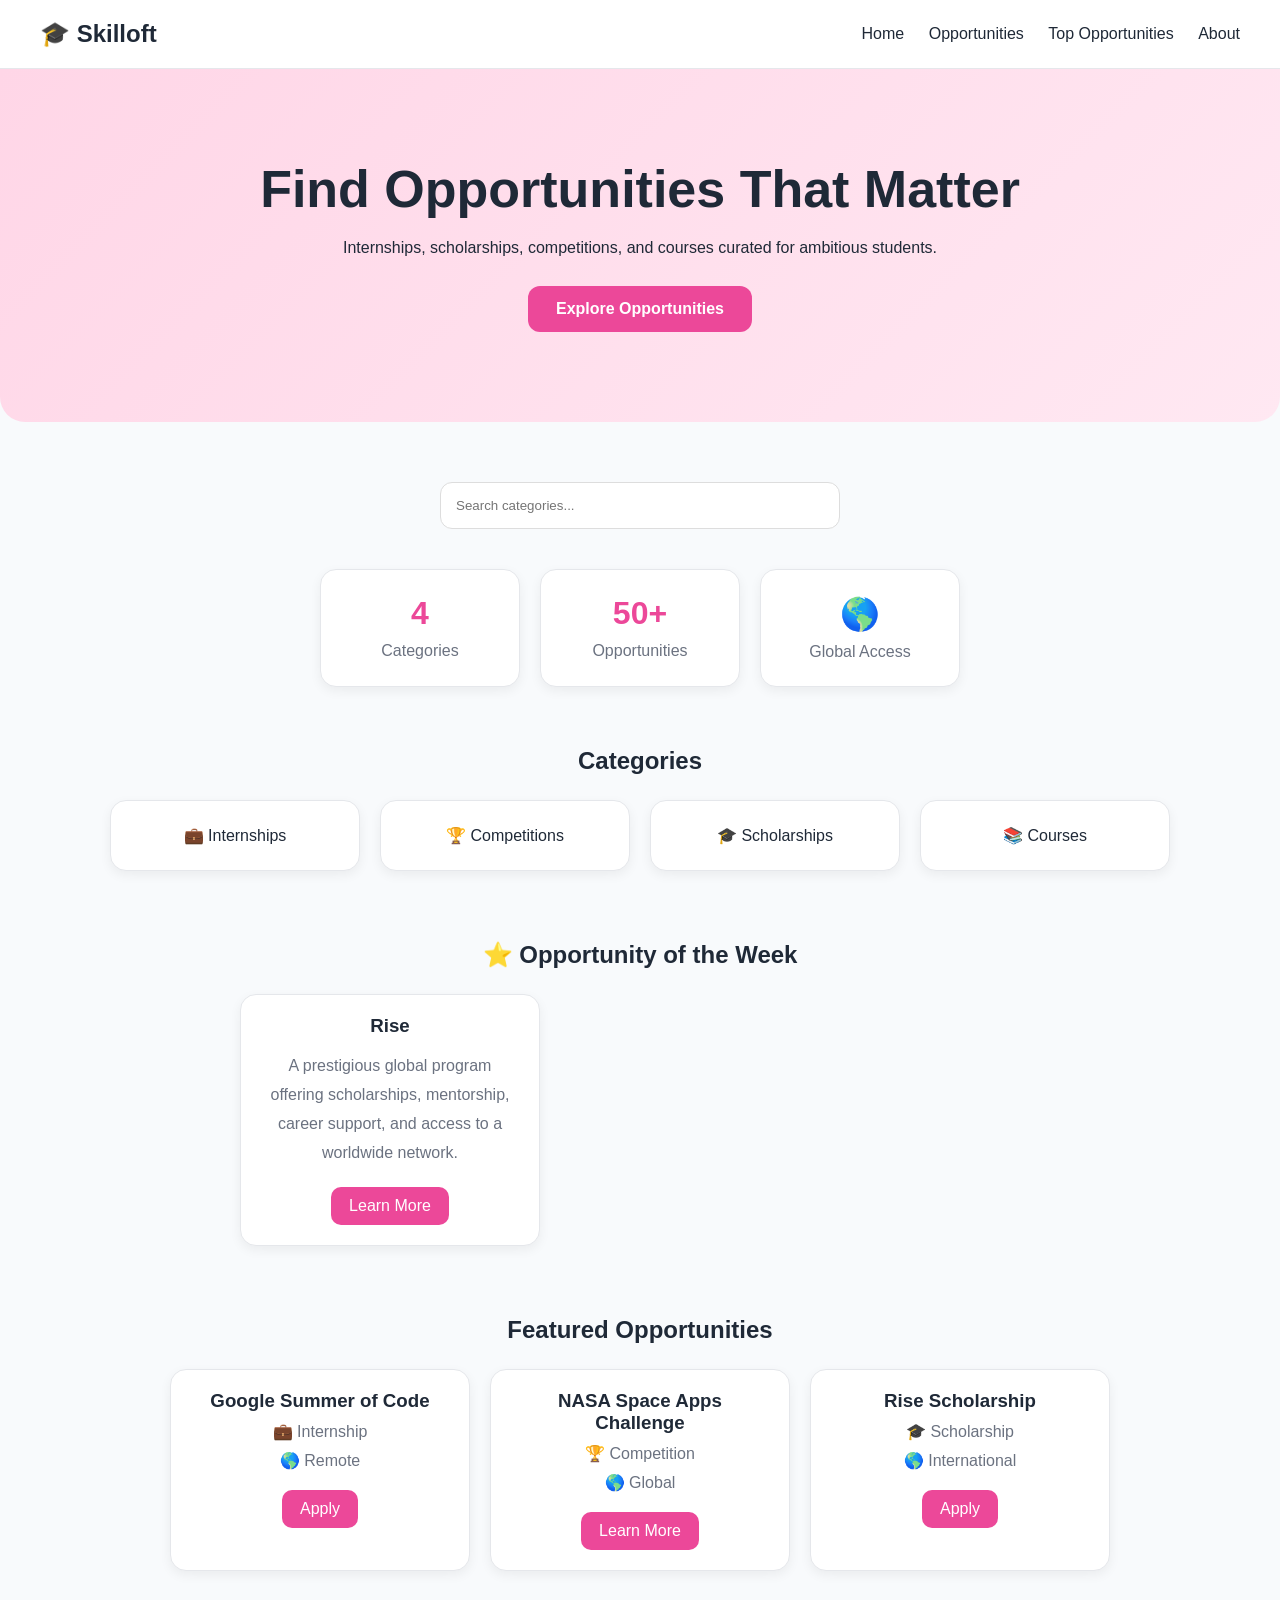
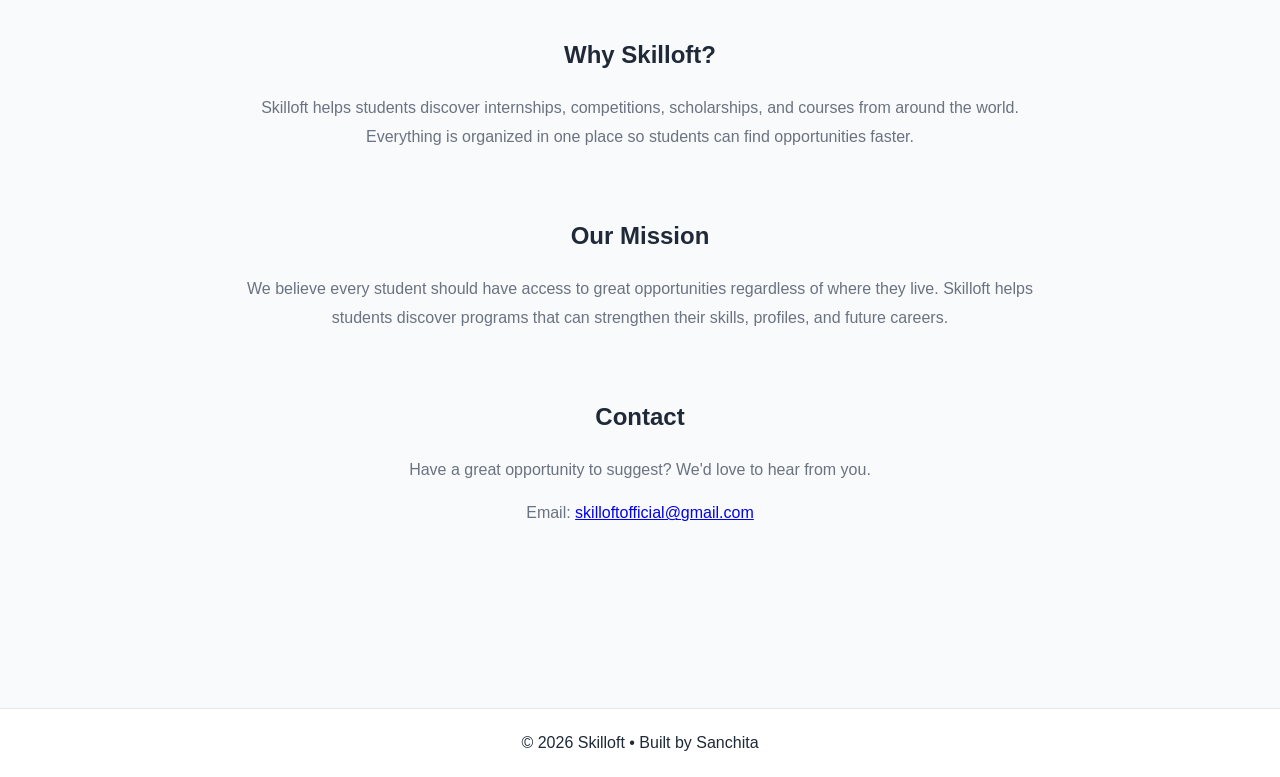
==== index.html @ 093c9f30 "Add files via upload" ====
<!DOCTYPE html>
<html lang="en">

<head>
    <meta charset="UTF-8">
    <meta name="viewport" content="width=device-width, initial-scale=1.0">
    <title>Skilloft</title>

    <link rel="stylesheet" href="style.css">
</head>

<body>

    <nav>

        <div class="logo">
            🎓 Skilloft
        </div>

        <div class="nav-links">
            <a href="index.html">Home</a>
            <a href="opportunities.html">Opportunities</a>
            <a href="top25.html">Top Opportunities</a>
            <a href="about.html">About</a>
        </div>

    </nav>

    <header>

        <h1>Find Opportunities That Matter</h1>

        <p>
            Internships, scholarships, competitions,
            and courses curated for ambitious students.
        </p>

        <a href="opportunities.html" class="cta-btn">
            Explore Opportunities
        </a>

    </header>

    <main>

        <div class="search-section">

            <input
                type="text"
                placeholder="Search categories..."
            >

        </div>

        <div class="stats">

            <div class="stat-box">
                <h3>4</h3>
                <p>Categories</p>
            </div>

            <div class="stat-box">
                <h3>50+</h3>
                <p>Opportunities</p>
            </div>

            <div class="stat-box">
                <h3>🌎</h3>
                <p>Global Access</p>
            </div>

        </div>

        <h2>Categories</h2>

        <div class="cards-container">

            <a href="opportunities.html" class="card">
                💼 Internships
            </a>

            <a href="opportunities.html" class="card">
                🏆 Competitions
            </a>

            <a href="opportunities.html" class="card">
                🎓 Scholarships
            </a>

            <a href="opportunities.html" class="card">
                📚 Courses
            </a>

        </div>

        <section class="about">

            <h2>⭐ Opportunity of the Week</h2>

            <div class="featured-card">

                <h3>Rise</h3>

                <p>
                    A prestigious global program offering
                    scholarships, mentorship, career support,
                    and access to a worldwide network.
                </p>

                <a href="https://www.risefortheworld.org/"
                   target="_blank"
                   class="apply-btn">
                    Learn More
                </a>

            </div>

        </section>

        <h2>Featured Opportunities</h2>

        <div class="featured-container">

            <div class="featured-card">

                <h3>Google Summer of Code</h3>

                <p>💼 Internship</p>

                <p>🌎 Remote</p>

                <a href="https://summerofcode.withgoogle.com/"
                   target="_blank"
                   class="apply-btn">
                    Apply
                </a>

            </div>

            <div class="featured-card">

                <h3>NASA Space Apps Challenge</h3>

                <p>🏆 Competition</p>

                <p>🌎 Global</p>

                <a href="https://www.spaceappschallenge.org/"
                   target="_blank"
                   class="apply-btn">
                    Learn More
                </a>

            </div>

            <div class="featured-card">

                <h3>Rise Scholarship</h3>

                <p>🎓 Scholarship</p>

                <p>🌎 International</p>

                <a href="https://www.risefortheworld.org/"
                   target="_blank"
                   class="apply-btn">
                    Apply
                </a>

            </div>

        </div>

        <section class="about">

            <h2>Why Skilloft?</h2>

            <p>
                Skilloft helps students discover internships,
                competitions, scholarships, and courses from
                around the world. Everything is organized in one
                place so students can find opportunities faster.
            </p>

        </section>

        <section class="about">

            <h2>Our Mission</h2>

            <p>
                We believe every student should have access
                to great opportunities regardless of where
                they live. Skilloft helps students discover
                programs that can strengthen their skills,
                profiles, and future careers.
            </p>

        </section>

        <section class="about">

            <h2>Contact</h2>

            <p>
                Have a great opportunity to suggest?
                We'd love to hear from you.
            </p>

            <p>
                Email:
                <a href="mailto:skilloftofficial@gmail.com">
                    skilloftofficial@gmail.com
                </a>
            </p>

        </section>

    </main>

    <footer>

        <p>
            © 2026 Skilloft • Built by Sanchita
        </p>

    </footer>

</body>

</html>
---- style.css ----
*{
    margin:0;
    padding:0;
    box-sizing:border-box;
}

body{
    font-family:Arial, sans-serif;
    background:#f8fafc;
    color:#1f2937;
}

/* NAVIGATION */

nav{
    background:white;
    padding:20px 40px;
    display:flex;
    justify-content:space-between;
    align-items:center;
    border-bottom:1px solid #e5e7eb;
    position:sticky;
    top:0;
    z-index:100;
}

.logo{
    font-size:24px;
    font-weight:bold;
}

.nav-links a{
    text-decoration:none;
    color:#1f2937;
    margin-left:20px;
    font-weight:500;
}

.nav-links a:hover{
    color:#ec4899;
}

/* HERO */

header{
    background:linear-gradient(
        135deg,
        #ffd6e7,
        #ffe8f2
    );
    text-align:center;
    padding:90px 20px;
    border-bottom-left-radius:25px;
    border-bottom-right-radius:25px;
}

header h1{
    font-size:52px;
    margin-bottom:15px;
}

header p{
    max-width:650px;
    margin:auto;
    margin-bottom:25px;
    line-height:1.7;
}

.cta-btn{
    display:inline-block;
    background:#ec4899;
    color:white;
    text-decoration:none;
    padding:14px 28px;
    border-radius:12px;
    font-weight:bold;
    transition:.3s;
}

.cta-btn:hover{
    transform:translateY(-3px);
}

/* MAIN */

main{
    padding:60px 20px;
    text-align:center;
}

h2{
    margin-top:60px;
    margin-bottom:25px;
}

/* SEARCH */

.search-section{
    margin-bottom:40px;
}

.search-section input{
    width:400px;
    max-width:90%;
    padding:15px;
    border-radius:12px;
    border:1px solid #ddd;
    outline:none;
}

/* STATS */

.stats{
    display:flex;
    justify-content:center;
    gap:20px;
    flex-wrap:wrap;
    margin-bottom:60px;
}

.stat-box{
    background:white;
    width:200px;
    padding:25px;
    border-radius:16px;
    border:1px solid #e5e7eb;
    box-shadow:0 4px 12px rgba(0,0,0,.06);
}

.stat-box h3{
    font-size:32px;
    color:#ec4899;
    margin-bottom:10px;
}

.stat-box p{
    color:#6b7280;
}

/* CATEGORY CARDS */

.cards-container{
    display:flex;
    flex-wrap:wrap;
    justify-content:center;
    gap:20px;
}

.card{
    width:250px;
    background:white;
    padding:25px;
    border-radius:16px;
    text-decoration:none;
    color:#1f2937;
    border:1px solid #e5e7eb;
    box-shadow:0 4px 12px rgba(0,0,0,.06);
    transition:.3s;
}

.card:hover{
    background:#fff1f6;
    transform:translateY(-6px);
}

/* FEATURED OPPORTUNITIES */

.featured-container{
    display:flex;
    flex-wrap:wrap;
    justify-content:center;
    gap:20px;
    margin-bottom:40px;
}

.featured-card{
    width:300px;
    background:white;
    padding:20px;
    border-radius:16px;
    border:1px solid #e5e7eb;
    box-shadow:0 4px 12px rgba(0,0,0,.06);
    transition:.3s;
}

.featured-card:hover{
    transform:translateY(-6px);
}

.featured-card h3{
    margin-bottom:10px;
}

.featured-card p{
    margin-bottom:10px;
    color:#6b7280;
}

/* BUTTONS */

.apply-btn{
    display:inline-block;
    background:#ec4899;
    color:white;
    text-decoration:none;
    padding:10px 18px;
    border-radius:10px;
    margin-top:10px;
    transition:.3s;
}

.apply-btn:hover{
    opacity:.9;
}

/* TAGS */

.tags{
    margin:10px 0;
}

.tags span{
    background:#ffe4ef;
    color:#ec4899;
    padding:5px 10px;
    border-radius:20px;
    font-size:12px;
    margin:3px;
    display:inline-block;
}

/* ABOUT SECTION */

.about{
    max-width:800px;
    margin:70px auto;
    text-align:center;
}

.about p{
    color:#6b7280;
    line-height:1.8;
    margin-top:15px;
}

/* FOOTER */

footer{
    text-align:center;
    padding:25px;
    background:white;
    border-top:1px solid #e5e7eb;
    margin-top:50px;
}

/* MOBILE */

@media(max-width:768px){

    nav{
        flex-direction:column;
        gap:15px;
    }

    header h1{
        font-size:36px;
    }

    .nav-links{
        display:flex;
        flex-wrap:wrap;
        justify-content:center;
    }

    .cards-container,
    .featured-container,
    .stats{
        flex-direction:column;
        align-items:center;
    }

    .card,
    .featured-card,
    .stat-box{
        width:90%;
    }
}
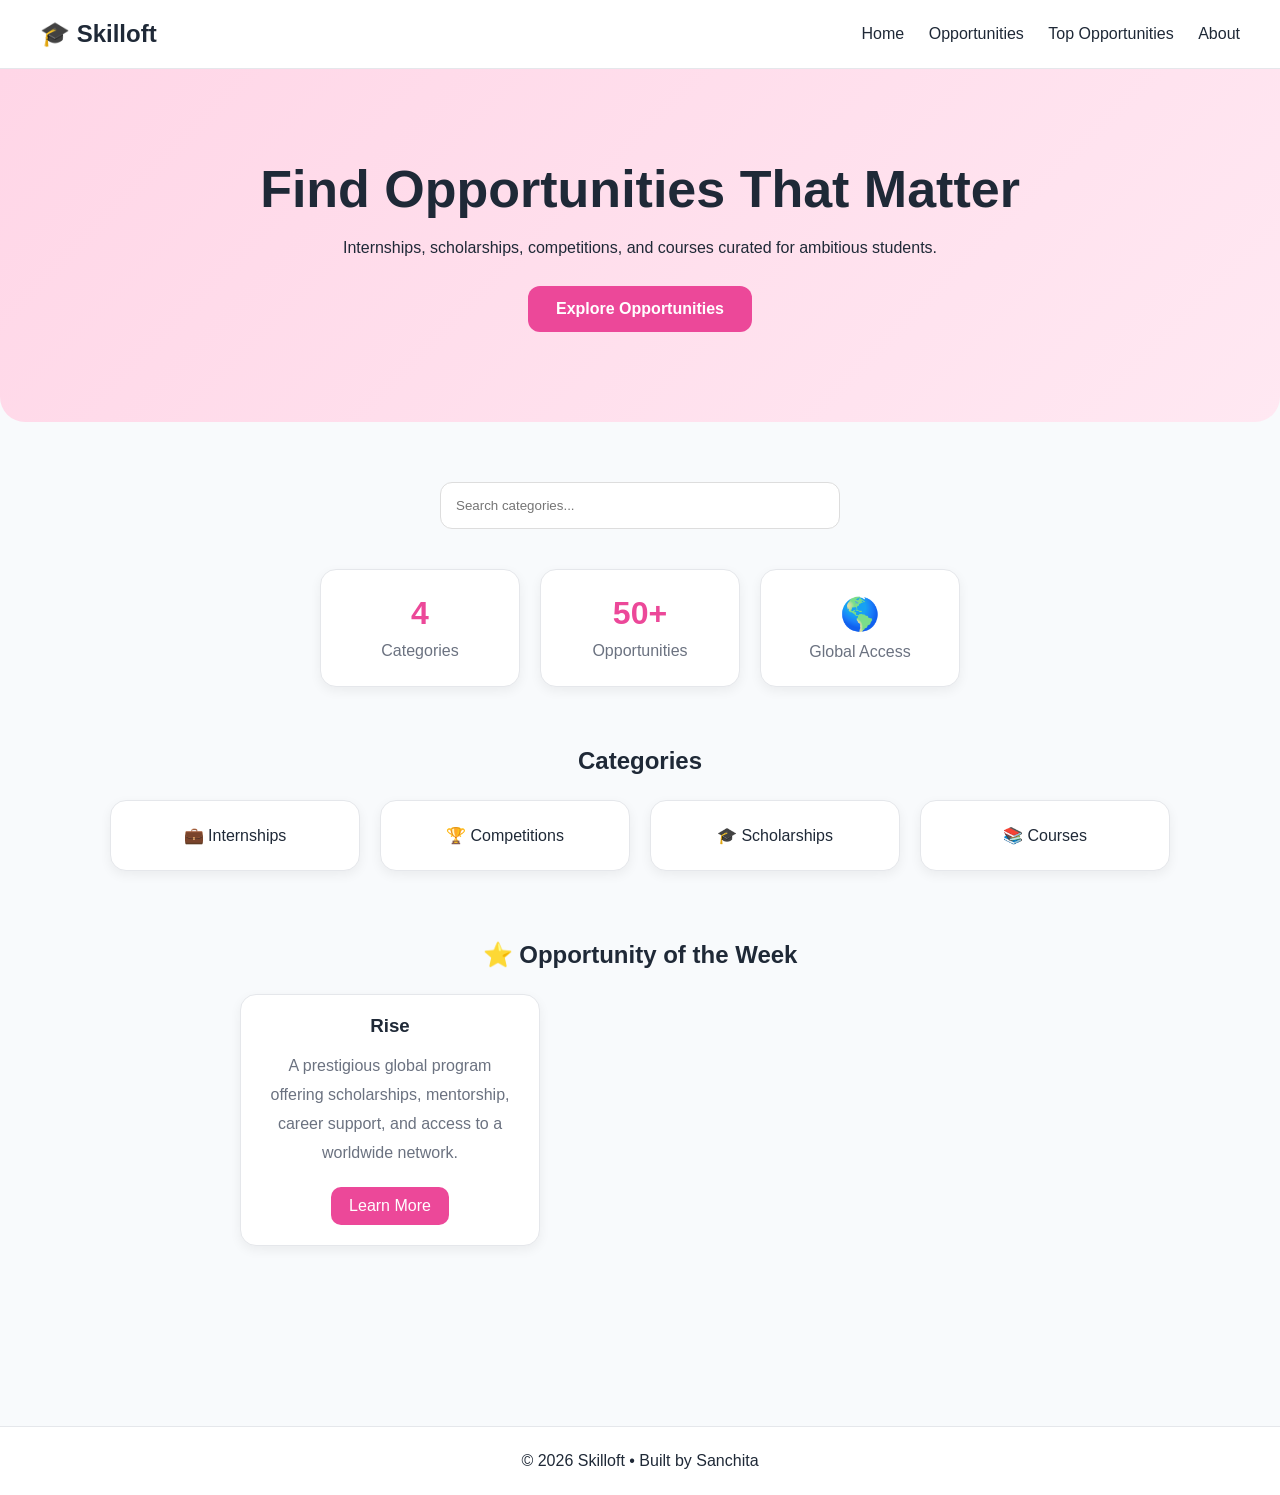
==== commit 280c4a13: "Add files via upload" ====
--- a/index.html
+++ b/index.html
@@ -4,228 +4,142 @@
 <head>
     <meta charset="UTF-8">
     <meta name="viewport" content="width=device-width, initial-scale=1.0">
+
     <title>Skilloft</title>
 
     <link rel="stylesheet" href="style.css">
+
+    <!-- Google Analytics -->
+    <script async src="https://www.googletagmanager.com/gtag/js?id=G-XXXXXXXXXX"></script>
+    <script>
+        window.dataLayer = window.dataLayer || [];
+        function gtag(){dataLayer.push(arguments);}
+        gtag('js', new Date());
+
+        gtag('config', 'G-EN77DQG0DG');
+    </script>
+
 </head>
 
 <body>
 
-    <nav>
+<nav>
 
-        <div class="logo">
-            🎓 Skilloft
+    <div class="logo">
+        🎓 Skilloft
+    </div>
+
+    <div class="nav-links">
+        <a href="index.html">Home</a>
+        <a href="opportunities.html">Opportunities</a>
+        <a href="top25.html">Top Opportunities</a>
+        <a href="about.html">About</a>
+    </div>
+
+</nav>
+
+<header>
+
+    <h1>Find Opportunities That Matter</h1>
+
+    <p>
+        Internships, scholarships, competitions,
+        and courses curated for ambitious students.
+    </p>
+
+    <a href="opportunities.html" class="cta-btn">
+        Explore Opportunities
+    </a>
+
+</header>
+
+<main>
+
+    <div class="search-section">
+
+        <input
+            type="text"
+            placeholder="Search categories..."
+        >
+
+    </div>
+
+    <div class="stats">
+
+        <div class="stat-box">
+            <h3>4</h3>
+            <p>Categories</p>
         </div>
 
-        <div class="nav-links">
-            <a href="index.html">Home</a>
-            <a href="opportunities.html">Opportunities</a>
-            <a href="top25.html">Top Opportunities</a>
-            <a href="about.html">About</a>
+        <div class="stat-box">
+            <h3>50+</h3>
+            <p>Opportunities</p>
         </div>
 
-    </nav>
+        <div class="stat-box">
+            <h3>🌎</h3>
+            <p>Global Access</p>
+        </div>
 
-    <header>
+    </div>
 
-        <h1>Find Opportunities That Matter</h1>
+    <h2>Categories</h2>
 
-        <p>
-            Internships, scholarships, competitions,
-            and courses curated for ambitious students.
-        </p>
+    <div class="cards-container">
 
-        <a href="opportunities.html" class="cta-btn">
-            Explore Opportunities
+        <a href="opportunities.html" class="card">
+            💼 Internships
         </a>
 
-    </header>
+        <a href="opportunities.html" class="card">
+            🏆 Competitions
+        </a>
 
-    <main>
+        <a href="opportunities.html" class="card">
+            🎓 Scholarships
+        </a>
 
-        <div class="search-section">
+        <a href="opportunities.html" class="card">
+            📚 Courses
+        </a>
 
-            <input
-                type="text"
-                placeholder="Search categories..."
-            >
+    </div>
 
-        </div>
+    <section class="about">
 
-        <div class="stats">
+        <h2>⭐ Opportunity of the Week</h2>
 
-            <div class="stat-box">
-                <h3>4</h3>
-                <p>Categories</p>
-            </div>
+        <div class="featured-card">
 
-            <div class="stat-box">
-                <h3>50+</h3>
-                <p>Opportunities</p>
-            </div>
+            <h3>Rise</h3>
 
-            <div class="stat-box">
-                <h3>🌎</h3>
-                <p>Global Access</p>
-            </div>
+            <p>
+                A prestigious global program offering
+                scholarships, mentorship, career support,
+                and access to a worldwide network.
+            </p>
 
-        </div>
-
-        <h2>Categories</h2>
-
-        <div class="cards-container">
-
-            <a href="opportunities.html" class="card">
-                💼 Internships
-            </a>
-
-            <a href="opportunities.html" class="card">
-                🏆 Competitions
-            </a>
-
-            <a href="opportunities.html" class="card">
-                🎓 Scholarships
-            </a>
-
-            <a href="opportunities.html" class="card">
-                📚 Courses
+            <a href="https://www.risefortheworld.org/"
+               target="_blank"
+               class="apply-btn">
+                Learn More
             </a>
 
         </div>
 
-        <section class="about">
+    </section>
 
-            <h2>⭐ Opportunity of the Week</h2>
+</main>
 
-            <div class="featured-card">
+<footer>
 
-                <h3>Rise</h3>
+    <p>
+        © 2026 Skilloft • Built by Sanchita
+    </p>
 
-                <p>
-                    A prestigious global program offering
-                    scholarships, mentorship, career support,
-                    and access to a worldwide network.
-                </p>
+</footer>
 
-                <a href="https://www.risefortheworld.org/"
-                   target="_blank"
-                   class="apply-btn">
-                    Learn More
-                </a>
-
-            </div>
-
-        </section>
-
-        <h2>Featured Opportunities</h2>
-
-        <div class="featured-container">
-
-            <div class="featured-card">
-
-                <h3>Google Summer of Code</h3>
-
-                <p>💼 Internship</p>
-
-                <p>🌎 Remote</p>
-
-                <a href="https://summerofcode.withgoogle.com/"
-                   target="_blank"
-                   class="apply-btn">
-                    Apply
-                </a>
-
-            </div>
-
-            <div class="featured-card">
-
-                <h3>NASA Space Apps Challenge</h3>
-
-                <p>🏆 Competition</p>
-
-                <p>🌎 Global</p>
-
-                <a href="https://www.spaceappschallenge.org/"
-                   target="_blank"
-                   class="apply-btn">
-                    Learn More
-                </a>
-
-            </div>
-
-            <div class="featured-card">
-
-                <h3>Rise Scholarship</h3>
-
-                <p>🎓 Scholarship</p>
-
-                <p>🌎 International</p>
-
-                <a href="https://www.risefortheworld.org/"
-                   target="_blank"
-                   class="apply-btn">
-                    Apply
-                </a>
-
-            </div>
-
-        </div>
-
-        <section class="about">
-
-            <h2>Why Skilloft?</h2>
-
-            <p>
-                Skilloft helps students discover internships,
-                competitions, scholarships, and courses from
-                around the world. Everything is organized in one
-                place so students can find opportunities faster.
-            </p>
-
-        </section>
-
-        <section class="about">
-
-            <h2>Our Mission</h2>
-
-            <p>
-                We believe every student should have access
-                to great opportunities regardless of where
-                they live. Skilloft helps students discover
-                programs that can strengthen their skills,
-                profiles, and future careers.
-            </p>
-
-        </section>
-
-        <section class="about">
-
-            <h2>Contact</h2>
-
-            <p>
-                Have a great opportunity to suggest?
-                We'd love to hear from you.
-            </p>
-
-            <p>
-                Email:
-                <a href="mailto:skilloftofficial@gmail.com">
-                    skilloftofficial@gmail.com
-                </a>
-            </p>
-
-        </section>
-
-    </main>
-
-    <footer>
-
-        <p>
-            © 2026 Skilloft • Built by Sanchita
-        </p>
-
-    </footer>
+<script src="script.js"></script>
 
 </body>
-
 </html>
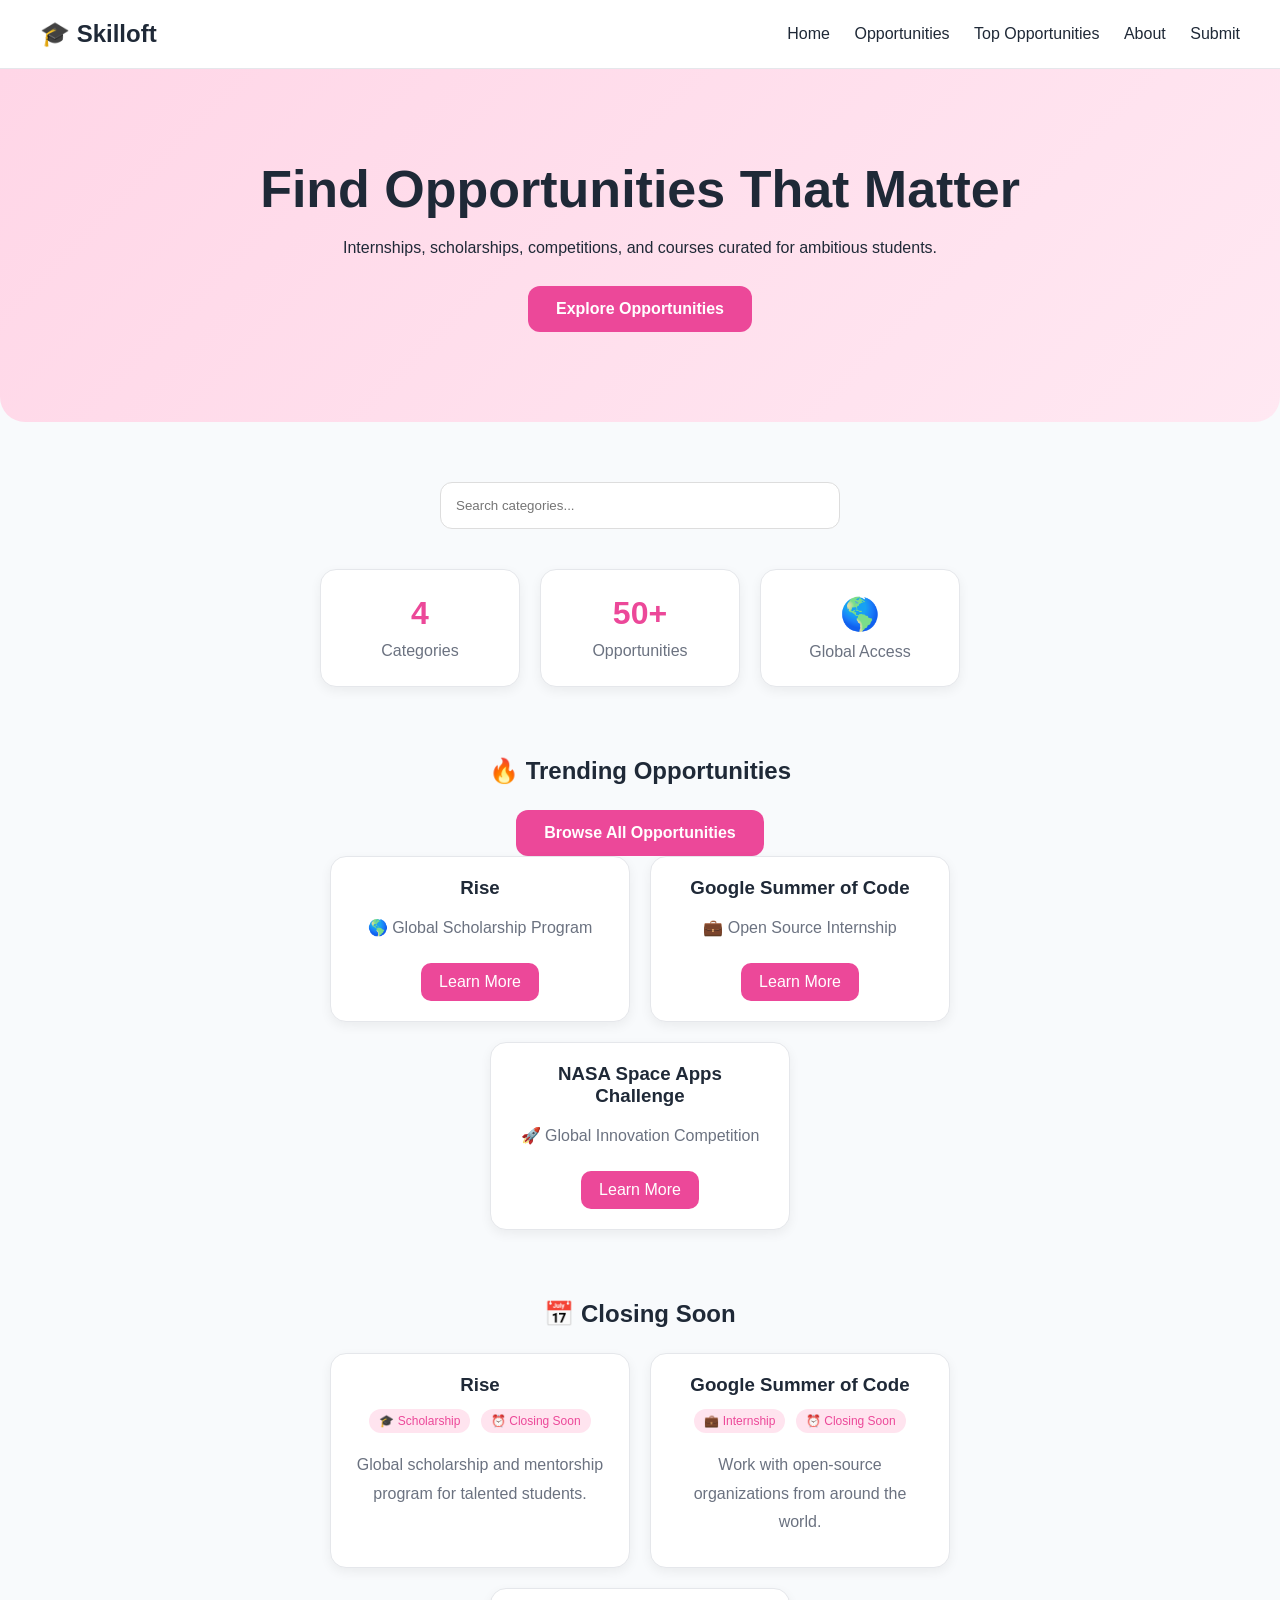
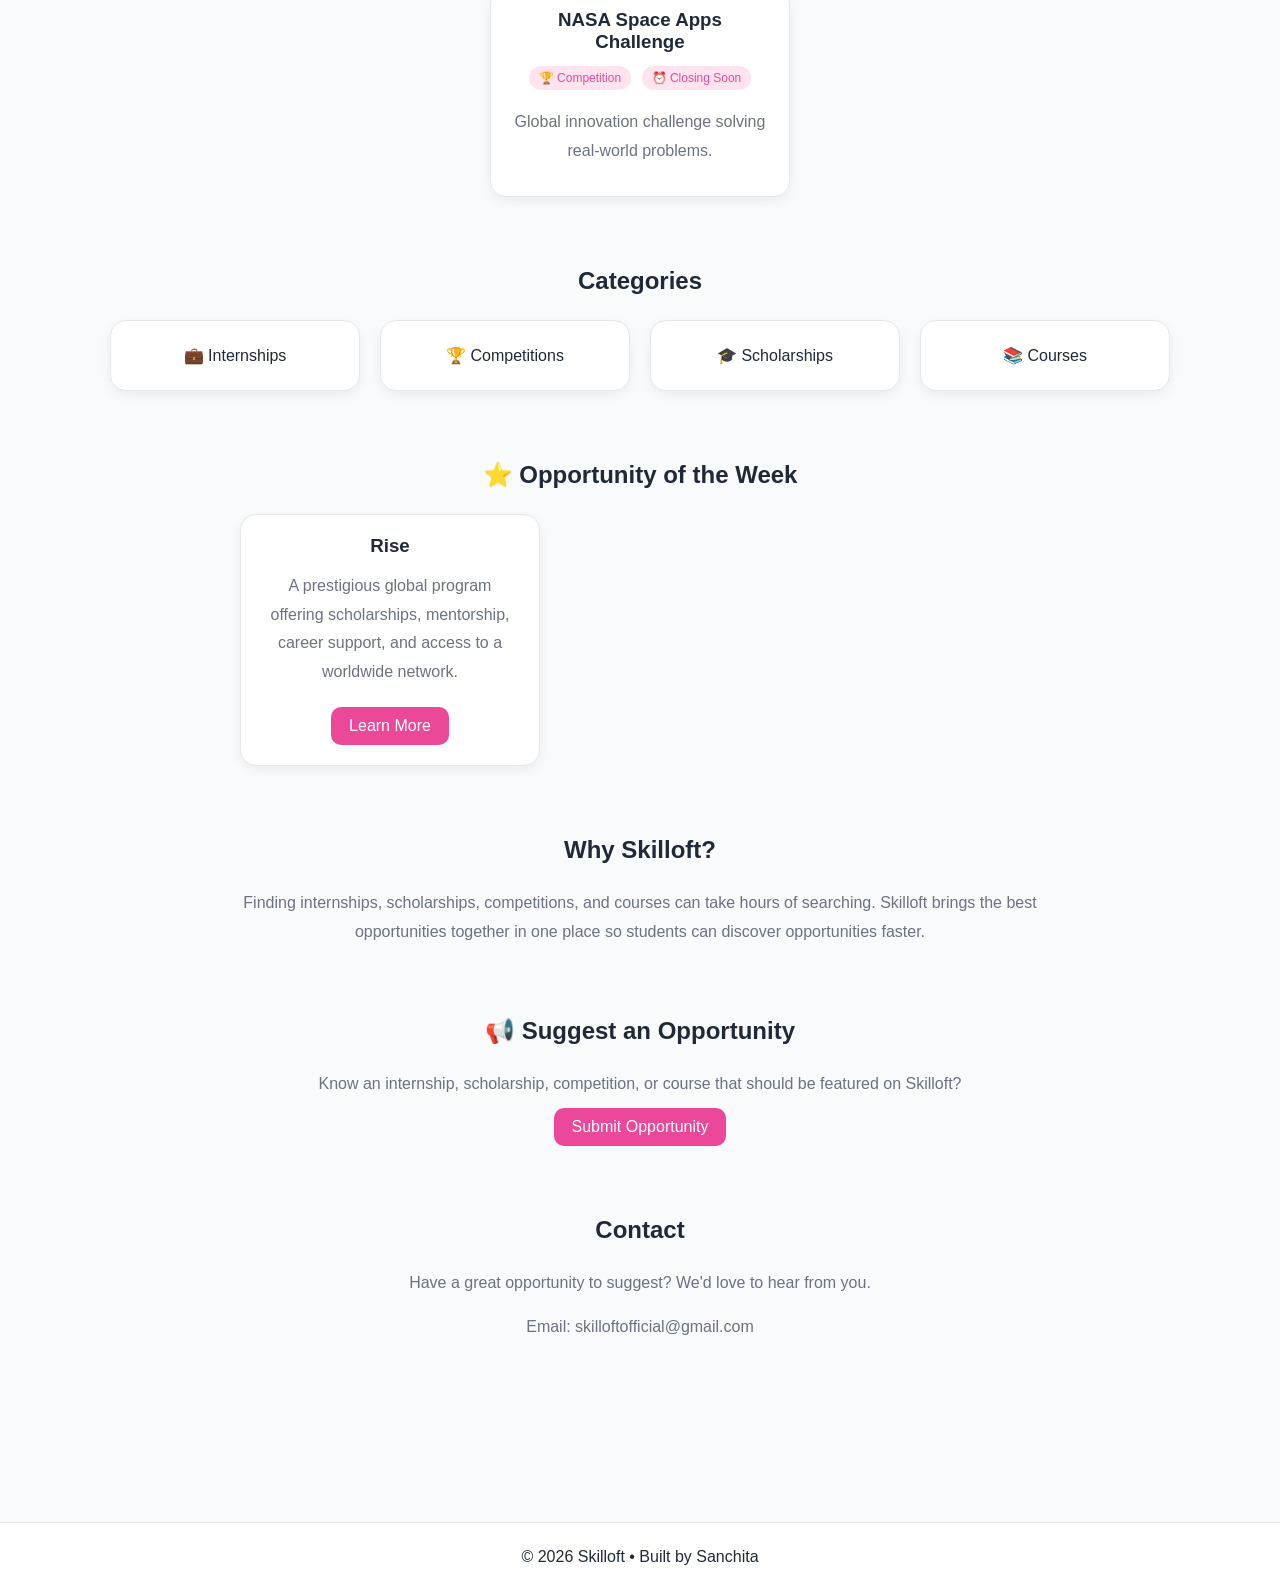
==== commit 1c51e36c: "Add files via upload" ====
--- a/index.html
+++ b/index.html
@@ -2,6 +2,7 @@
 <html lang="en">
 
 <head>
+
     <meta charset="UTF-8">
     <meta name="viewport" content="width=device-width, initial-scale=1.0">
 
@@ -10,7 +11,7 @@
     <link rel="stylesheet" href="style.css">
 
     <!-- Google Analytics -->
-    <script async src="https://www.googletagmanager.com/gtag/js?id=G-XXXXXXXXXX"></script>
+    <script async src="https://www.googletagmanager.com/gtag/js?id=G-EN77DQG0DG"></script>
     <script>
         window.dataLayer = window.dataLayer || [];
         function gtag(){dataLayer.push(arguments);}
@@ -34,6 +35,7 @@
         <a href="opportunities.html">Opportunities</a>
         <a href="top25.html">Top Opportunities</a>
         <a href="about.html">About</a>
+        <a href="submit.html">Submit</a>
     </div>
 
 </nav>
@@ -82,6 +84,119 @@
         </div>
 
     </div>
+
+    <section class="about">
+
+        <h2>🔥 Trending Opportunities</h2>
+<a href="opportunities.html" class="cta-btn">
+    Browse All Opportunities
+</a>
+
+        <div class="featured-container">
+
+            <div class="featured-card">
+
+                <h3>Rise</h3>
+
+                <p>🌎 Global Scholarship Program</p>
+
+                <a href="https://www.risefortheworld.org/"
+                   target="_blank"
+                   class="apply-btn">
+                    Learn More
+                </a>
+
+            </div>
+
+            <div class="featured-card">
+
+                <h3>Google Summer of Code</h3>
+
+                <p>💼 Open Source Internship</p>
+
+                <a href="https://summerofcode.withgoogle.com/"
+                   target="_blank"
+                   class="apply-btn">
+                    Learn More
+                </a>
+
+            </div>
+
+            <div class="featured-card">
+
+                <h3>NASA Space Apps Challenge</h3>
+
+                <p>🚀 Global Innovation Competition</p>
+
+                <a href="https://www.spaceappschallenge.org/"
+                   target="_blank"
+                   class="apply-btn">
+                    Learn More
+                </a>
+
+            </div>
+
+        </div>
+
+    </section>
+
+    <section class="about">
+
+        <h2>📅 Closing Soon</h2>
+
+        <div class="featured-container">
+
+            <div class="featured-card">
+
+                <h3>Rise</h3>
+
+                <div class="tags">
+                    <span>🎓 Scholarship</span>
+                    <span>⏰ Closing Soon</span>
+                </div>
+
+                <p>
+                    Global scholarship and mentorship
+                    program for talented students.
+                </p>
+
+            </div>
+
+            <div class="featured-card">
+
+                <h3>Google Summer of Code</h3>
+
+                <div class="tags">
+                    <span>💼 Internship</span>
+                    <span>⏰ Closing Soon</span>
+                </div>
+
+                <p>
+                    Work with open-source organizations
+                    from around the world.
+                </p>
+
+            </div>
+
+            <div class="featured-card">
+
+                <h3>NASA Space Apps Challenge</h3>
+
+                <div class="tags">
+                    <span>🏆 Competition</span>
+                    <span>⏰ Closing Soon</span>
+                </div>
+
+                <p>
+                    Global innovation challenge solving
+                    real-world problems.
+                </p>
+
+            </div>
+
+        </div>
+
+    </section>
 
     <h2>Categories</h2>
 
@@ -128,6 +243,52 @@
         </div>
 
     </section>
+<section class="about">
+
+    <h2>Why Skilloft?</h2>
+
+    <p>
+        Finding internships, scholarships,
+        competitions, and courses can take
+        hours of searching. Skilloft brings
+        the best opportunities together in
+        one place so students can discover
+        opportunities faster.
+    </p>
+
+</section>
+
+<section class="about">
+
+    <h2>📢 Suggest an Opportunity</h2>
+
+    <p>
+        Know an internship, scholarship,
+        competition, or course that should
+        be featured on Skilloft?
+    </p>
+
+    <a href="YOUR_GOOGLE_FORM_LINK"
+       target="_blank"
+       class="apply-btn">
+        Submit Opportunity
+    </a>
+
+</section>
+    <section class="about">
+
+        <h2>Contact</h2>
+
+        <p>
+            Have a great opportunity to suggest?
+            We'd love to hear from you.
+        </p>
+
+        <p>
+            Email: skilloftofficial@gmail.com
+        </p>
+
+    </section>
 
 </main>
 
--- a/style.css
+++ b/style.css
@@ -285,5 +285,24 @@
         width:90%;
     }
 }
-
-
+.filter-buttons {
+    display: flex;
+    justify-content: center;
+    gap: 12px;
+    margin: 20px 0;
+    flex-wrap: wrap;
+}
+
+.filter-btn {
+    border: none;
+    padding: 10px 18px;
+    border-radius: 999px;
+    cursor: pointer;
+    font-weight: 600;
+}
+
+.filter-btn:hover {
+    transform: translateY(-2px);
+}
+
+
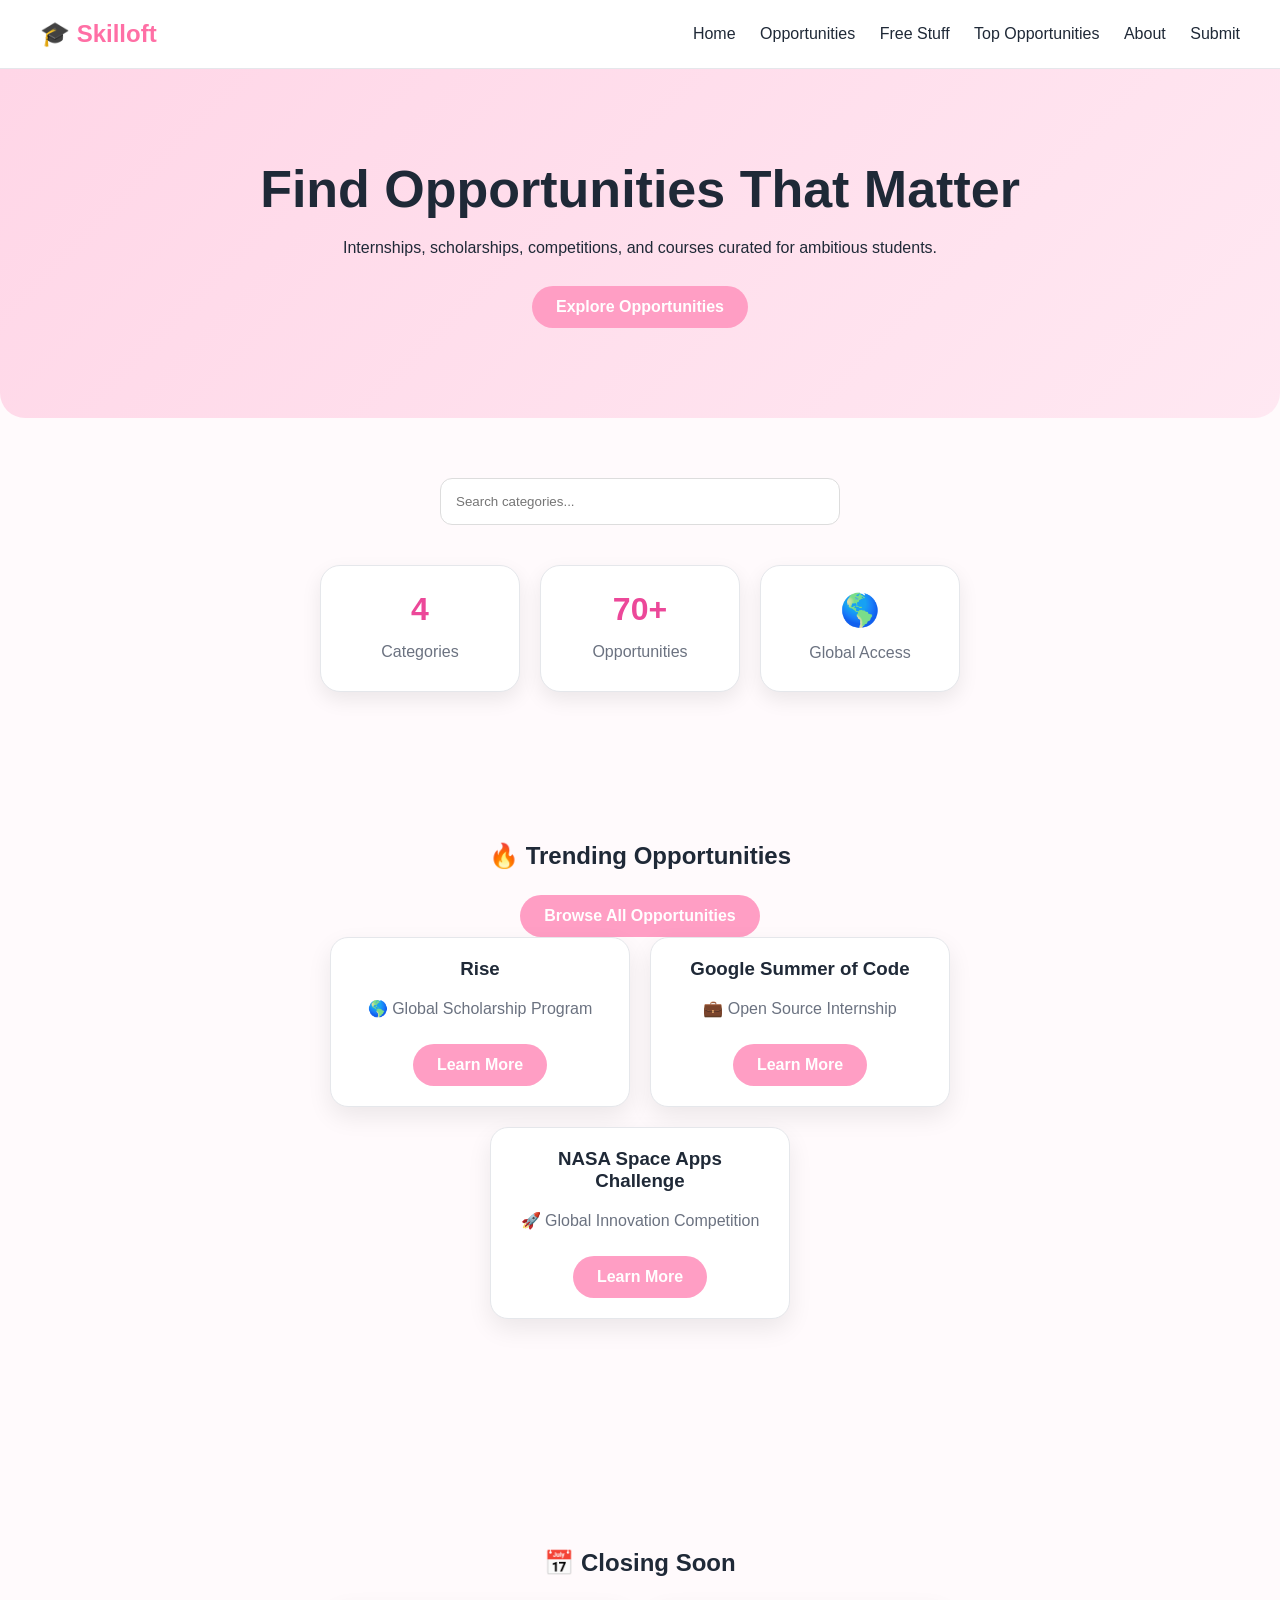
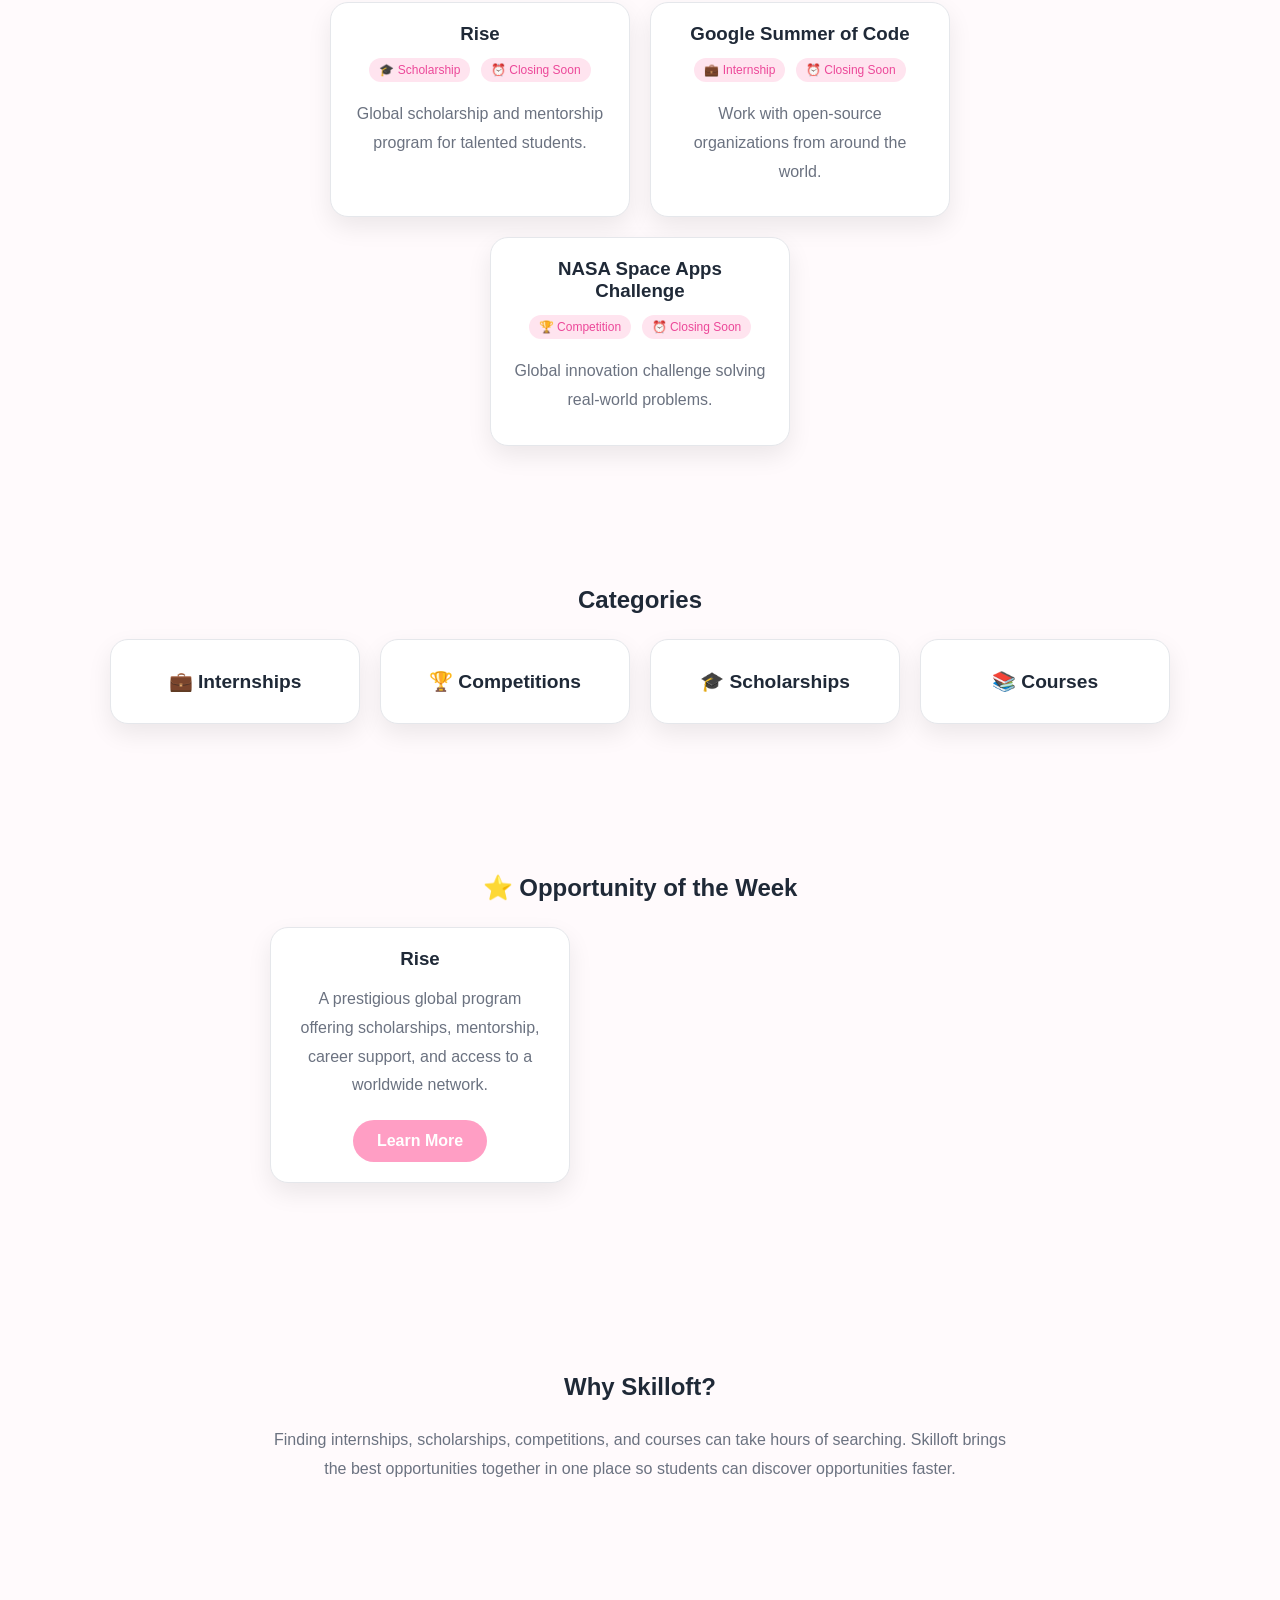
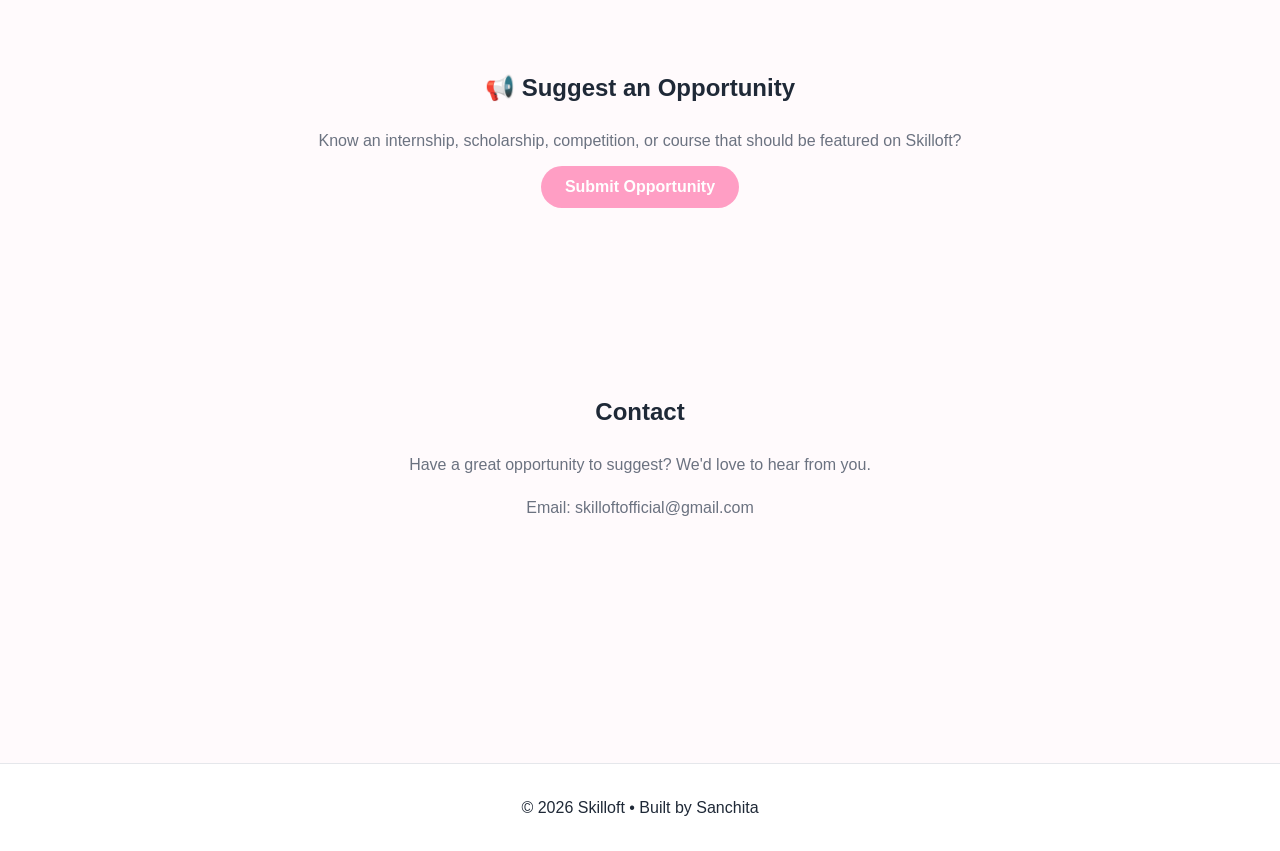
==== commit c1493acb: "Add files via upload" ====
--- a/index.html
+++ b/index.html
@@ -30,12 +30,13 @@
         🎓 Skilloft
     </div>
 
-    <div class="nav-links">
-        <a href="index.html">Home</a>
-        <a href="opportunities.html">Opportunities</a>
-        <a href="top25.html">Top Opportunities</a>
-        <a href="about.html">About</a>
-        <a href="submit.html">Submit</a>
+   <div class="nav-links">
+    <a href="index.html">Home</a>
+    <a href="opportunities.html">Opportunities</a>
+    <a href="free.html"> Free Stuff</a>
+    <a href="top25.html">Top Opportunities</a>
+    <a href="about.html">About</a>
+    <a href="submit.html">Submit</a>
     </div>
 
 </nav>
@@ -74,7 +75,7 @@
         </div>
 
         <div class="stat-box">
-            <h3>50+</h3>
+            <h3>70+</h3>
             <p>Opportunities</p>
         </div>
 
--- a/style.css
+++ b/style.css
@@ -304,5 +304,126 @@
 .filter-btn:hover {
     transform: translateY(-2px);
 }
-
-
+/* Smooth animations */
+
+* {
+    transition: 0.3s ease;
+}
+
+/* Better cards */
+
+.featured-card,
+.card {
+    border-radius: 18px;
+    box-shadow: 0 10px 25px rgba(0,0,0,0.08);
+}
+
+/* Hover effect */
+
+.featured-card:hover,
+.card:hover {
+    transform: translateY(-8px);
+}
+
+/* Hero title */
+
+h1 {
+    font-size: 3rem;
+    font-weight: 800;
+    margin-bottom: 10px;
+}
+
+/* Hero subtitle */
+
+p {
+    line-height: 1.7;
+}
+
+/* Better buttons */
+
+.apply-btn,
+.cta-btn {
+
+    border-radius: 999px;
+
+    padding: 12px 24px;
+
+    font-weight: 600;
+
+    text-decoration: none;
+
+    display: inline-block;
+}
+
+/* Button hover */
+
+.apply-btn:hover,
+.cta-btn:hover {
+    transform: scale(1.05);
+}
+
+/* Stats cards */
+
+.stat-box {
+    border-radius: 20px;
+    box-shadow: 0 8px 20px rgba(0,0,0,0.08);
+}
+
+/* Category cards */
+
+.card {
+
+    padding: 30px;
+
+    text-align: center;
+
+    font-size: 1.2rem;
+
+    font-weight: 700;
+}
+
+/* Sections */
+
+.about {
+
+    margin-top: 60px;
+
+    padding: 30px;
+
+    border-radius: 20px;
+}
+
+/* Footer */
+
+footer {
+
+    margin-top: 80px;
+
+    padding: 30px;
+
+    text-align: center;
+}
+body {
+    background: #fffafc;
+}
+
+.logo {
+    color: #ff6fa5;
+    font-weight: 800;
+}
+
+.cta-btn,
+.apply-btn {
+
+    background: #ff9ec4;
+
+    color: white;
+}
+
+.cta-btn:hover,
+.apply-btn:hover {
+
+    background: #ff84b4;
+}
+
+
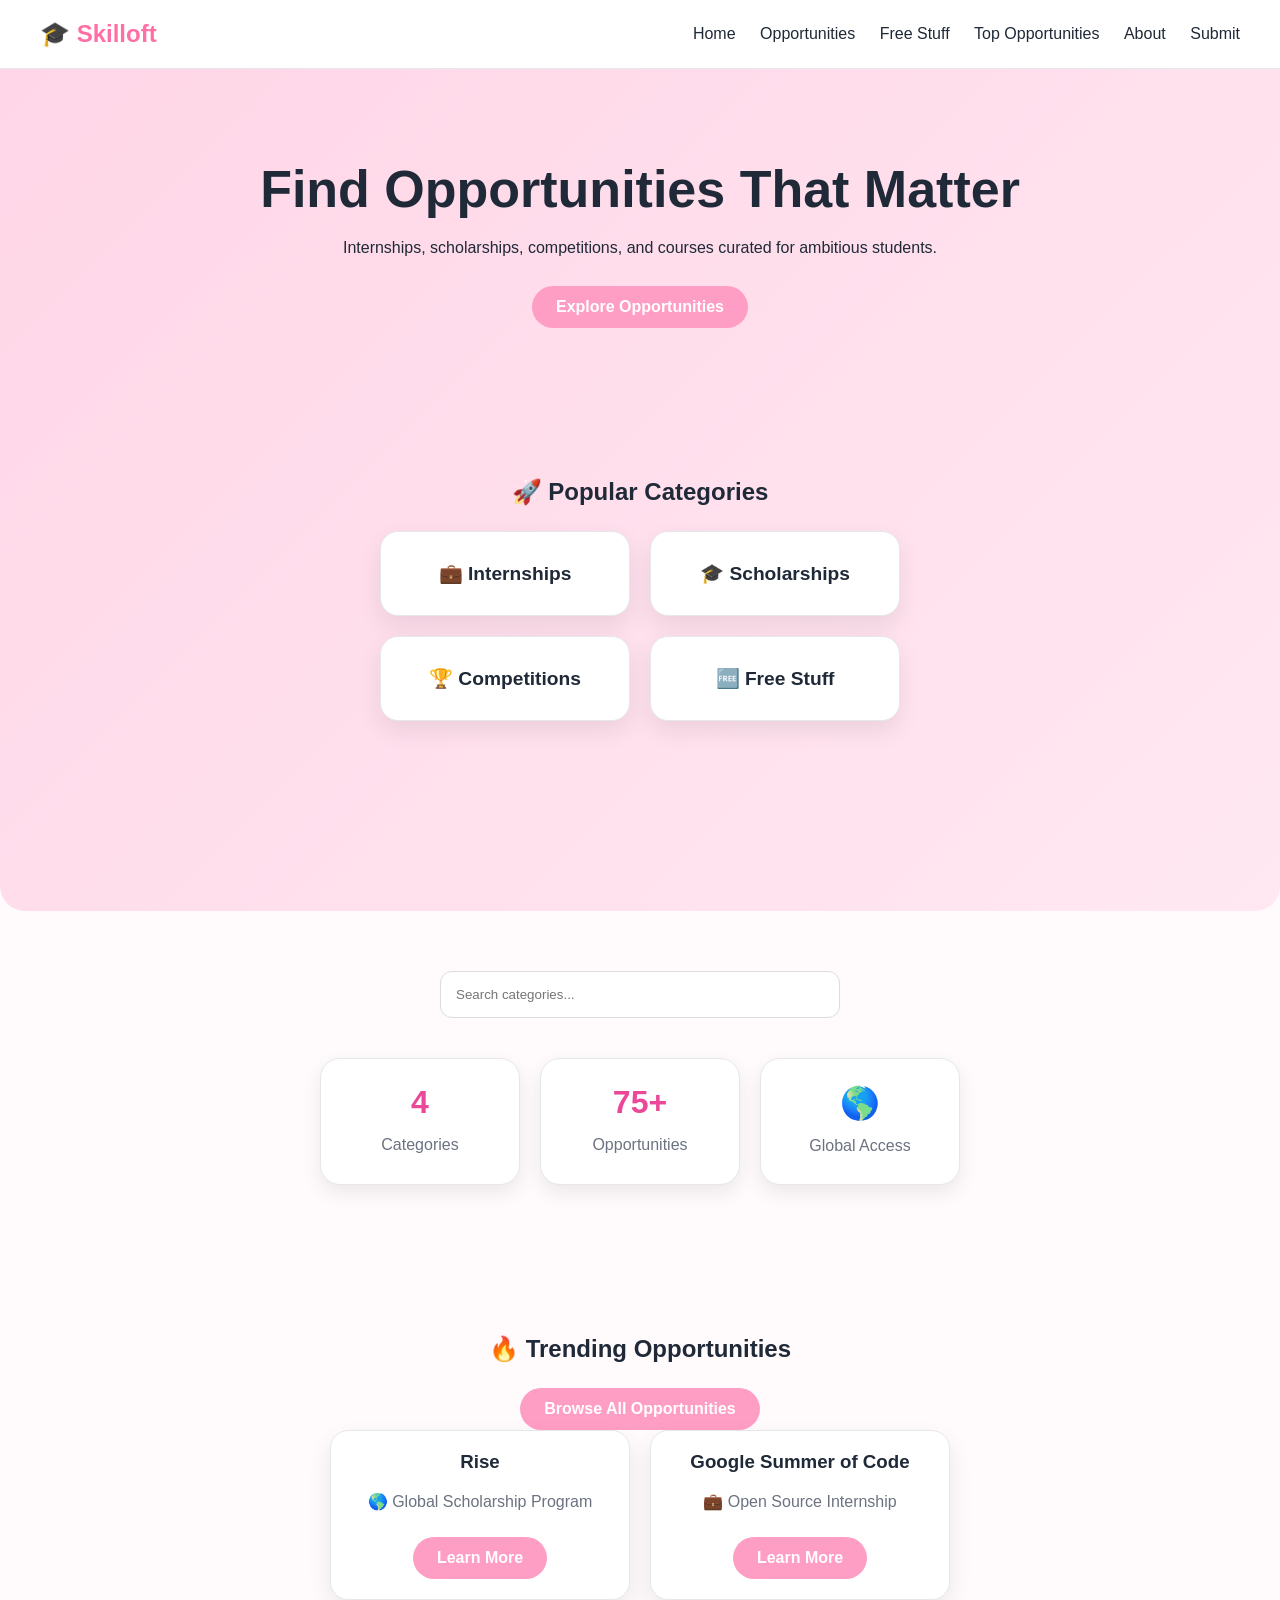
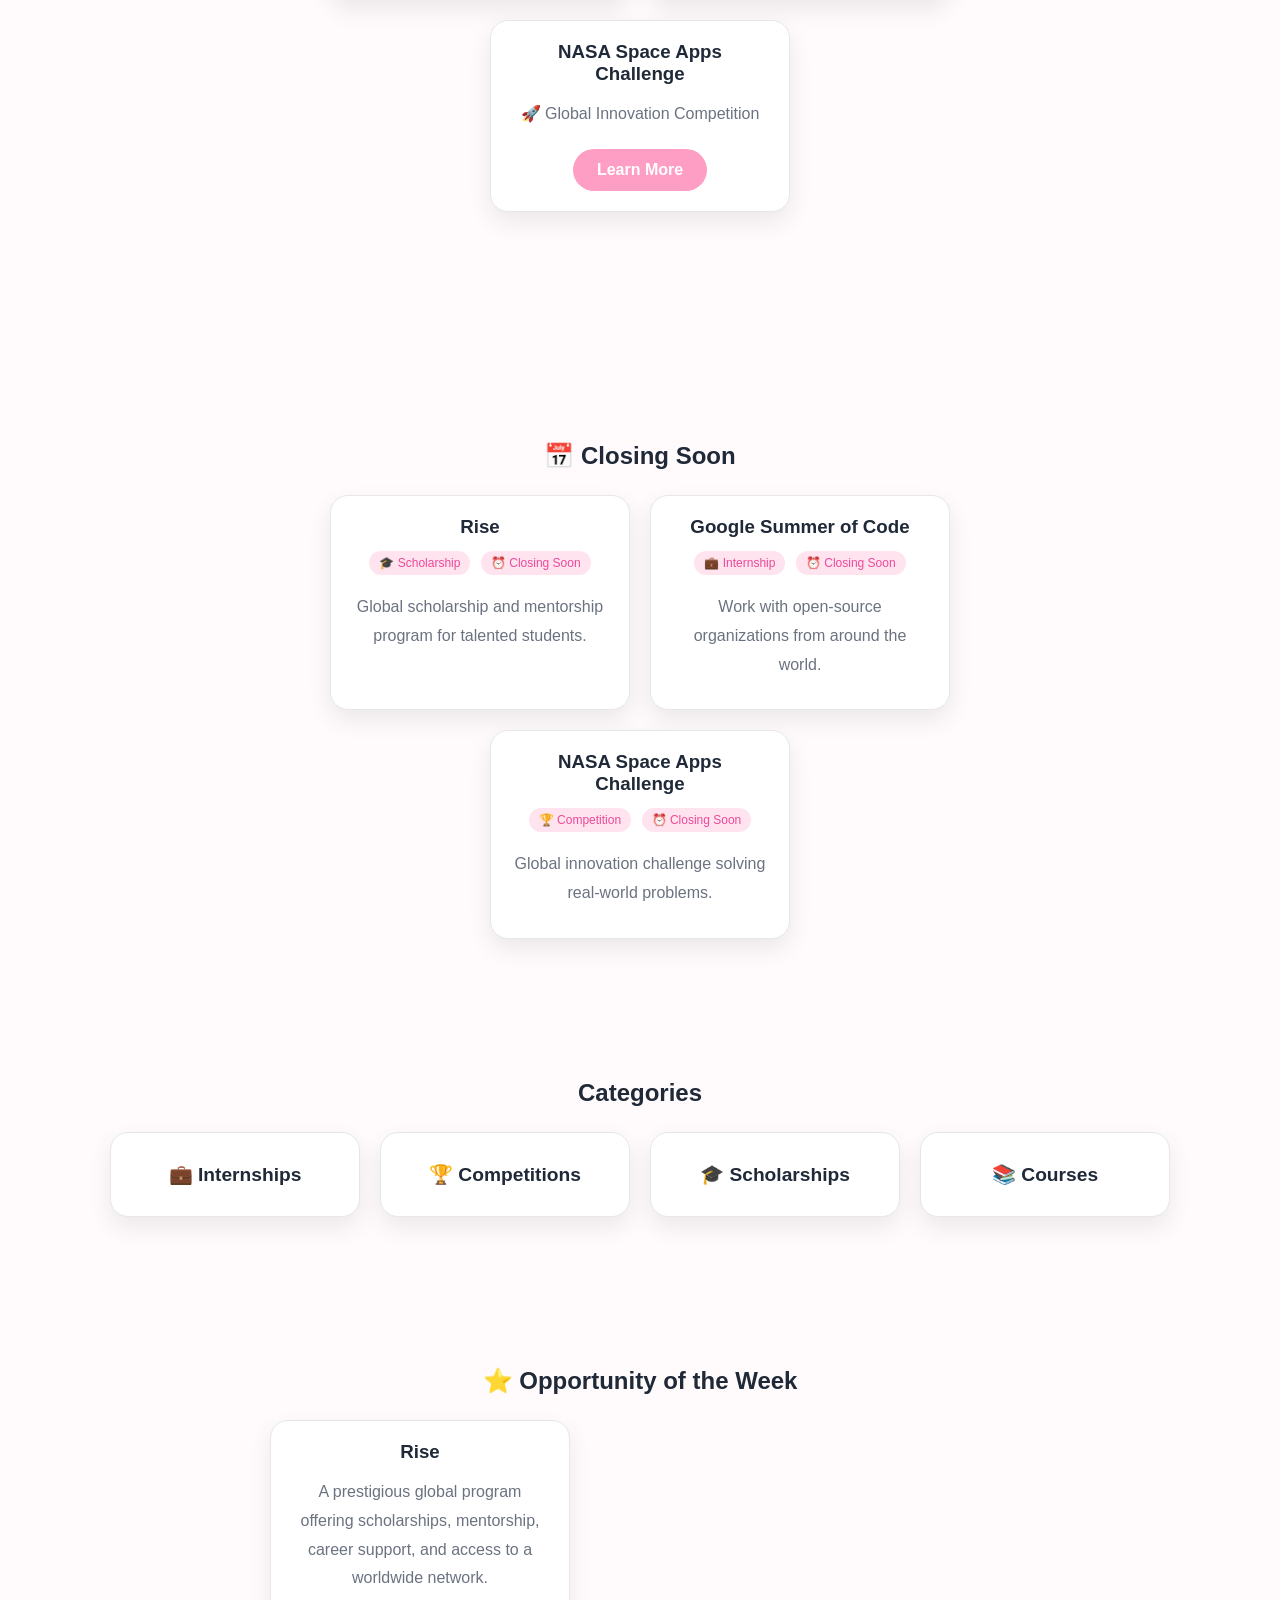
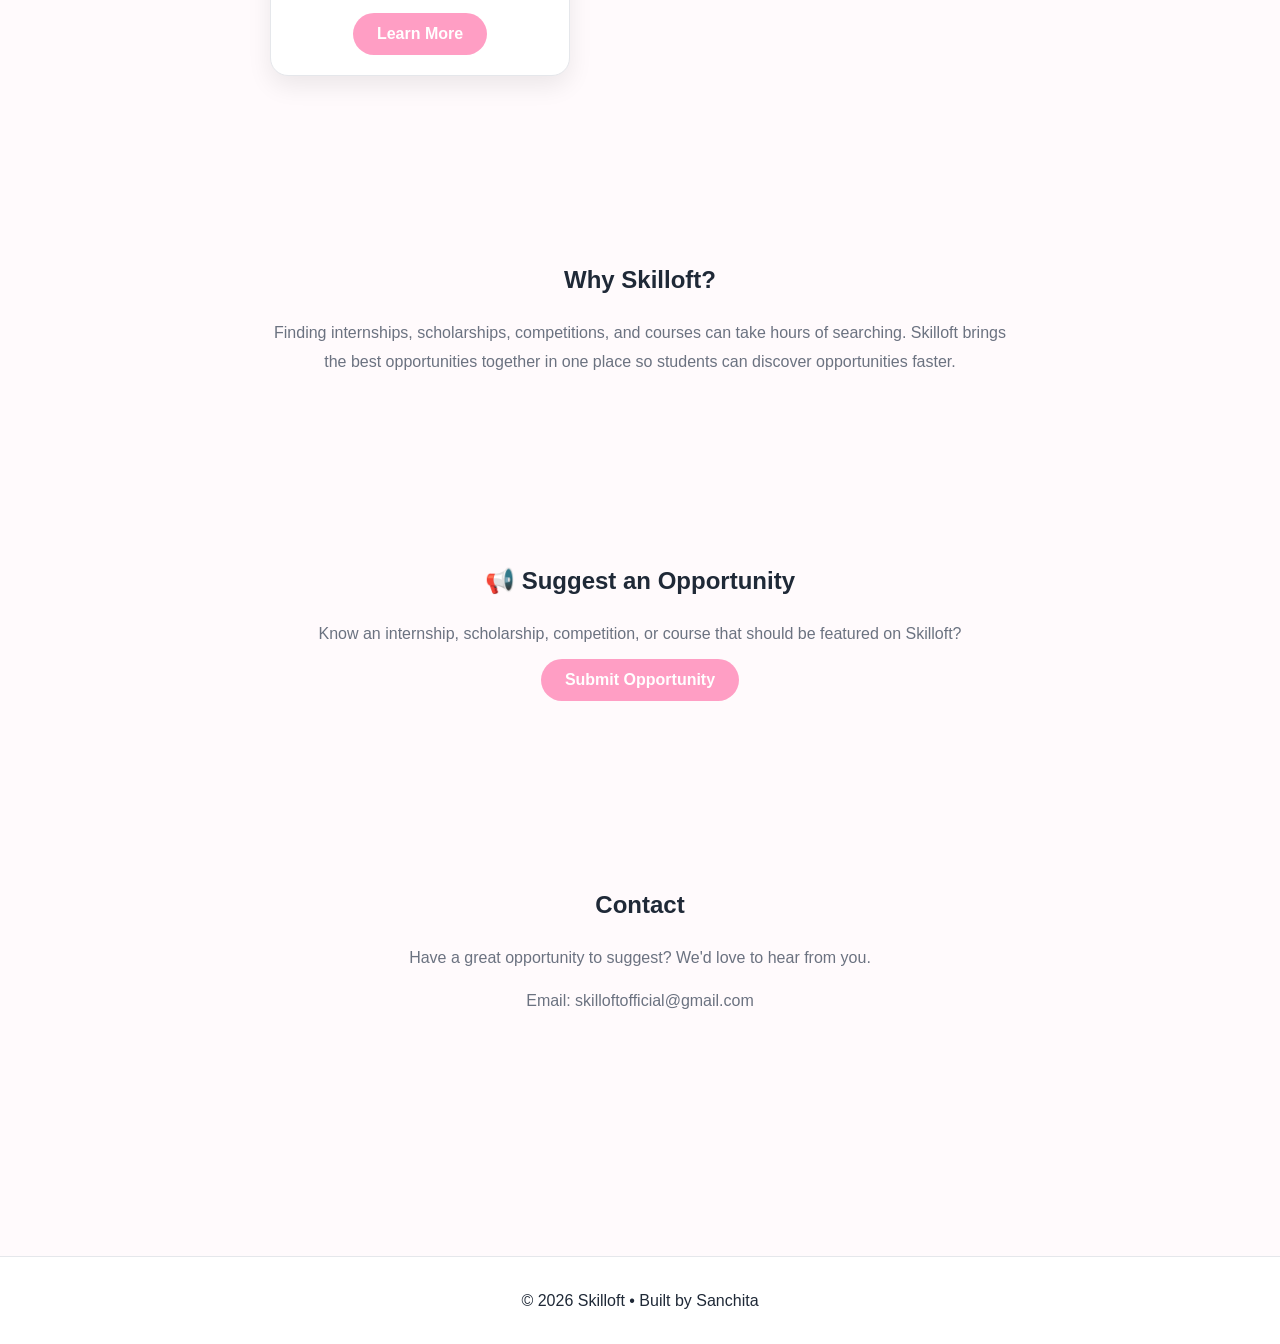
==== commit 448f7615: "Add files via upload" ====
--- a/index.html
+++ b/index.html
@@ -53,6 +53,31 @@
     <a href="opportunities.html" class="cta-btn">
         Explore Opportunities
     </a>
+<section class="about">
+
+    <h2>🚀 Popular Categories</h2>
+
+    <div class="cards-container">
+
+        <a href="opportunities.html" class="card">
+            💼 Internships
+        </a>
+
+        <a href="opportunities.html" class="card">
+            🎓 Scholarships
+        </a>
+
+        <a href="opportunities.html" class="card">
+            🏆 Competitions
+        </a>
+
+        <a href="free.html" class="card">
+            🆓 Free Stuff
+        </a>
+
+    </div>
+
+</section>
 
 </header>
 
@@ -75,7 +100,7 @@
         </div>
 
         <div class="stat-box">
-            <h3>70+</h3>
+            <h3>75+</h3>
             <p>Opportunities</p>
         </div>
 
